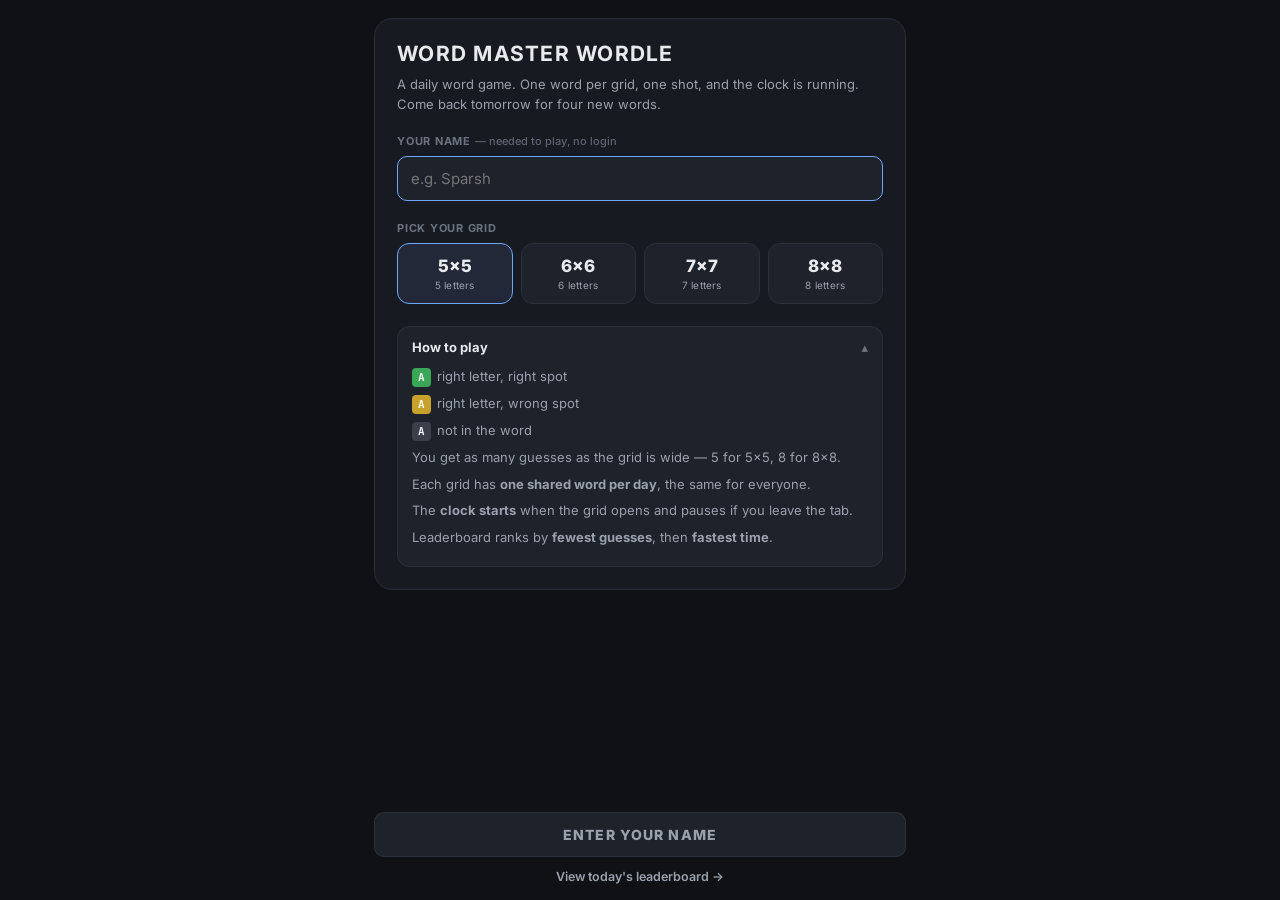
==== wordle/index.html @ 07ea4915 "Point wordle's og:* meta at the custom domain The portfolio repo picked up sparshgoyal.work as a cus" ====
<!DOCTYPE html>
<html lang="en">
<head>
<meta charset="UTF-8" />
<meta name="viewport" content="width=device-width, initial-scale=1.0, maximum-scale=1.0, user-scalable=no, viewport-fit=cover" />
<title>Word Master Wordle</title>
<meta name="description" content="A daily word game — pick a grid (5×5 to 8×8), one shot, beat the clock, and top today's leaderboard." />

<link rel="icon" href="favicon.svg" type="image/svg+xml" />
<link rel="icon" href="apple-touch-icon.png" sizes="180x180" />
<link rel="apple-touch-icon" href="apple-touch-icon.png" />
<meta name="theme-color" content="#0f1115" />

<link rel="manifest" href="manifest.webmanifest" />
<meta name="mobile-web-app-capable" content="yes" />
<meta name="apple-mobile-web-app-capable" content="yes" />
<meta name="apple-mobile-web-app-status-bar-style" content="black-translucent" />
<meta name="apple-mobile-web-app-title" content="Wordle" />

<meta property="og:type" content="website" />
<meta property="og:site_name" content="Word Master Wordle" />
<meta property="og:title" content="Word Master Wordle" />
<meta property="og:description" content="A daily word game — pick a grid (5×5 to 8×8), one shot, beat the clock, and top today's leaderboard." />
<meta property="og:url" content="https://sparshgoyal.work/wordle/" />
<meta property="og:image" content="https://sparshgoyal.work/wordle/og.png" />
<meta property="og:image:width" content="1200" />
<meta property="og:image:height" content="630" />
<meta property="og:image:alt" content="Word Master Wordle — a row of Wordle tiles spelling WORDLE above the title" />
<meta name="twitter:card" content="summary_large_image" />
<meta name="twitter:title" content="Word Master Wordle" />
<meta name="twitter:description" content="A daily word game — pick a grid (5×5 to 8×8), one shot, beat the clock, and top today's leaderboard." />
<meta name="twitter:image" content="https://sparshgoyal.work/wordle/og.png" />

<link rel="preconnect" href="https://fonts.googleapis.com" />
<link rel="preconnect" href="https://fonts.gstatic.com" crossorigin />
<link href="https://fonts.googleapis.com/css2?family=Inter:wght@400;500;600;700;800&family=JetBrains+Mono:wght@600;700&display=swap" rel="stylesheet" />
<style>
  :root{
    --bg:#0f1115; --panel:#171a21; --panel-2:#1e222b; --line:#2a2f3a;
    --text:#e8eaed; --muted:#9aa1ac; --faint:#6b7280;
    --absent:#3a3f4b; --present:#c8a02c; --correct:#3aa757; --accent:#6ea8fe;
    --key:#2b303b; --key-text:#e8eaed;
    --radius:12px; --tile:clamp(28px, calc(86vw / var(--n, 5)), 60px);
  }
  *{box-sizing:border-box; margin:0; padding:0}
  html,body{height:100%}
  body{
    background:var(--bg); color:var(--text);
    font-family:'Inter',system-ui,-apple-system,Segoe UI,Roboto,sans-serif;
    display:flex; flex-direction:column; align-items:center;
    min-height:100vh; min-height:100dvh; overflow-x:hidden;
  }

  /* ---------- view routing ---------- */
  .view{ display:none; width:100%; max-width:560px; min-height:100vh; min-height:100dvh; padding:0 14px 28px; flex-direction:column; }
  .view.active{ display:flex; }
  #view-home.active{ justify-content:flex-start; padding-bottom:0; }

  .brand{ font-size:15px; font-weight:800; letter-spacing:.14em; text-transform:uppercase; }

  /* ---------- HOME ---------- */
  .home{ background:var(--panel); border:1px solid var(--line); border-radius:18px; padding:22px; margin:18px 0 0; }
  .home-cta{
    position:sticky; bottom:0; margin-top:auto;
    padding:16px 0 calc(16px + env(safe-area-inset-bottom, 0px));
    background:linear-gradient(to top, var(--bg) 62%, transparent);
  }
  .home-cta .btn{ margin-top:0; }
  .cta-link{ display:block; text-align:center; margin-top:12px; font-size:12.5px; font-weight:600; color:var(--muted); text-decoration:none; }
  .cta-link:hover{ color:var(--text); }
  .home h1{ font-size:clamp(16px, 4.7vw, 21px); letter-spacing:.06em; text-transform:uppercase; white-space:nowrap; }
  .home .tagline{ color:var(--muted); font-size:13px; margin:8px 0 4px; line-height:1.55; }
  label.fld{ display:block; font-size:11px; text-transform:uppercase; letter-spacing:.07em; color:var(--faint); margin:20px 0 8px; font-weight:700; }
  label.fld span{ text-transform:none; letter-spacing:0; font-weight:500; color:var(--faint); opacity:.85; }
  input[type=text]{
    width:100%; background:var(--panel-2); border:1px solid var(--line); border-radius:10px;
    padding:12px 13px; color:var(--text); font:inherit; font-size:15px; transition:border-color .15s, box-shadow .15s;
  }
  input[type=text]:focus{ outline:none; border-color:var(--accent); }
  /* nudge the eye to the empty name field — it's what gates PLAY */
  #homeName:placeholder-shown:not(:focus){ border-color:var(--accent); box-shadow:0 0 0 3px rgba(110,168,254,.14); }
  #homeName.shake{ animation:shake .4s; }

  .levels{ display:grid; grid-template-columns:repeat(4,1fr); gap:8px; }
  .level{
    background:var(--panel-2); border:1px solid var(--line); border-radius:var(--radius);
    padding:12px 5px; text-align:center; cursor:pointer; transition:.12s; position:relative; color:var(--text); font:inherit;
  }
  .level:hover{ border-color:var(--faint); }
  .level.active{ border-color:var(--accent); background:#232838; }
  .level.done{ opacity:.85; cursor:pointer; }
  .level b{ display:block; font-size:17px; font-weight:800; }
  .level span{ display:block; font-size:10px; color:var(--muted); margin-top:3px; letter-spacing:.02em; text-transform:lowercase; }
  .level .badge{
    position:absolute; top:-7px; right:-7px; min-width:19px; height:19px; padding:0 3px; border-radius:10px;
    font-size:11px; font-weight:800; display:grid; place-items:center; color:#0f1115;
  }
  .level .badge.win{ background:var(--correct); }
  .level .badge.loss{ background:#c0554b; color:#fff; }

  .instructions{ background:var(--panel-2); border:1px solid var(--line); border-radius:12px; padding:12px 14px; margin-top:22px; font-size:13px; }
  .instructions summary{ cursor:pointer; font-weight:700; list-style:none; display:flex; justify-content:space-between; }
  .instructions summary::-webkit-details-marker{ display:none; }
  .instructions summary::after{ content:"▾"; color:var(--faint); }
  .instructions[open] summary::after{ content:"▴"; }
  .instructions ul{ list-style:none; margin:12px 0 2px; }
  .instructions li{ margin:7px 0; color:var(--muted); line-height:1.5; }
  .swatch{ display:inline-grid; place-items:center; width:19px; height:19px; border-radius:4px; color:#fff; font-size:11px; font-weight:700; vertical-align:middle; margin-right:6px; font-family:'JetBrains Mono',monospace; }

  .btn{
    width:100%; background:var(--accent); color:#0b1220; border:0; border-radius:10px;
    padding:14px; font:inherit; font-weight:800; font-size:14px; letter-spacing:.08em; cursor:pointer; margin-top:20px;
  }
  .btn:disabled{ opacity:.4; cursor:not-allowed; }
  .btn.needs-name{ background:var(--panel-2); color:var(--muted); box-shadow:inset 0 0 0 1px var(--line); }
  .btn.secondary{ background:var(--panel-2); color:var(--text); border:1px solid var(--line); letter-spacing:.04em; font-weight:700; }
  .home-allplayed{ text-align:center; font-size:12.5px; color:var(--muted); margin-top:12px; }
  .home-allplayed a{ color:var(--accent); }

  /* ---------- GAME ---------- */
  .game-head{ display:flex; align-items:center; gap:12px; padding:16px 2px 12px; }
  #quitBtn{
    background:var(--panel); border:1px solid var(--line); color:var(--text); width:34px; height:34px;
    border-radius:9px; cursor:pointer; font-size:16px; display:grid; place-items:center;
  }
  .game-head .lvl{ font-weight:800; letter-spacing:.08em; font-size:15px; }
  .timer{ margin-left:auto; font-family:'JetBrains Mono',monospace; font-weight:700; font-size:18px; }
  .timer.paused{ color:var(--faint); }
  .statusbar{ font-size:13px; color:var(--muted); min-height:18px; margin-bottom:10px; }

  .board-wrap{ display:flex; justify-content:center; margin-bottom:14px; }
  .board{ display:grid; gap:5px; }
  .row{ display:grid; grid-template-columns:repeat(var(--n),1fr); gap:5px; }
  .tile{
    width:var(--tile); height:var(--tile); border:2px solid var(--line); border-radius:6px;
    display:grid; place-items:center; font-family:'JetBrains Mono',monospace; font-weight:700;
    font-size:calc(var(--tile) * .46); text-transform:uppercase; user-select:none; color:var(--text); background:transparent;
  }
  .tile.filled{ border-color:var(--faint); }
  .tile.pop{ animation:pop .1s; }
  .tile.correct{ background:var(--correct); border-color:var(--correct); color:#fff; }
  .tile.present{ background:var(--present); border-color:var(--present); color:#fff; }
  .tile.absent{ background:var(--absent); border-color:var(--absent); color:#fff; }
  /* reveal: tile stays blank through the first half of the flip, then the
     colour appears as it turns back — so colour reveals ON each flip.
     `both` fill keeps it blank during its stagger delay. */
  .tile.reveal{ animation:flip-reveal .55s ease both; --reveal-bg:var(--absent); }
  .tile.reveal.correct{ --reveal-bg:var(--correct); }
  .tile.reveal.present{ --reveal-bg:var(--present); }
  .tile.reveal.absent{ --reveal-bg:var(--absent); }
  .row.shake{ animation:shake .4s; }
  @keyframes pop{0%{transform:scale(.9)}100%{transform:scale(1)}}
  @keyframes flip-reveal{
    0%{ transform:rotateX(0); background-color:transparent; border-color:var(--faint); color:var(--text); }
    49.9%{ transform:rotateX(-88deg); background-color:transparent; border-color:var(--faint); color:var(--text); }
    50%{ transform:rotateX(-90deg); background-color:var(--reveal-bg); border-color:var(--reveal-bg); color:#fff; }
    100%{ transform:rotateX(0); background-color:var(--reveal-bg); border-color:var(--reveal-bg); color:#fff; }
  }
  @keyframes shake{10%,90%{transform:translateX(-2px)}30%,70%{transform:translateX(-5px)}50%{transform:translateX(5px)}}

  .kb{ display:flex; flex-direction:column; gap:6px; margin-top:auto; padding-top:8px; }
  .kb-row{ display:flex; gap:5px; justify-content:center; }
  .key{
    flex:1; max-width:42px; height:52px; border:0; border-radius:7px; background:var(--key); color:var(--key-text);
    font-family:inherit; font-weight:700; font-size:13px; text-transform:uppercase; cursor:pointer; display:grid; place-items:center;
  }
  .key:active{ transform:translateY(1px); }
  .key.wide{ max-width:66px; font-size:11px; }
  .key.correct{ background:var(--correct); color:#fff; }
  .key.present{ background:var(--present); color:#fff; }
  .key.absent{ background:#1b1e24; color:#787d87; }

  /* ---------- RESULT / LEADERBOARD ---------- */
  #view-result{ padding-top:16px; }
  #view-result > .brand{ margin-bottom:16px; }
  .banner{ border:1px solid var(--line); background:var(--panel); border-radius:14px; padding:17px; text-align:center; margin-bottom:20px; }
  .banner.win{ border-color:var(--correct); }
  .banner .t{ font-size:18px; font-weight:800; }
  .banner .w{ font-family:'JetBrains Mono',monospace; letter-spacing:.16em; text-transform:uppercase; color:var(--accent); font-size:15px; margin-top:3px; }
  .banner .m{ color:var(--muted); font-size:13px; margin-top:6px; }
  .banner .grid{ font-family:'JetBrains Mono',monospace; font-size:12px; line-height:1.18; margin-top:11px; white-space:pre; }
  .banner .share{ margin-top:13px; background:var(--panel-2); border:1px solid var(--line); color:var(--text); border-radius:9px; padding:9px 16px; font:inherit; font-weight:700; font-size:12.5px; cursor:pointer; }

  h2.sec{ font-size:16px; letter-spacing:.05em; text-transform:uppercase; }
  p.sub{ font-size:12.5px; color:var(--muted); margin:3px 0 14px; }
  .lb-tabs{ display:flex; gap:4px; margin-bottom:12px; flex-wrap:wrap; }
  .lb-tab{ flex:1; min-width:52px; background:var(--panel-2); border:1px solid var(--line); color:var(--muted); border-radius:8px; padding:7px 4px; font-size:12px; font-weight:700; cursor:pointer; text-align:center; }
  .lb-tab.active{ border-color:var(--accent); color:var(--text); }
  table{ width:100%; border-collapse:collapse; font-size:13px; }
  th,td{ padding:8px 6px; text-align:left; border-bottom:1px solid var(--line); }
  th{ font-size:10px; text-transform:uppercase; letter-spacing:.06em; color:var(--faint); font-weight:700; }
  td.num,th.num{ text-align:right; font-family:'JetBrains Mono',monospace; }
  tr.me td{ color:var(--accent); font-weight:700; }
  .rank-1 td:first-child::before{ content:"🥇 "; }
  .rank-2 td:first-child::before{ content:"🥈 "; }
  .rank-3 td:first-child::before{ content:"🥉 "; }
  .lb-empty{ color:var(--muted); font-size:13px; text-align:center; padding:22px 0; }
  .lb-note{ font-size:11px; color:var(--faint); margin-top:10px; line-height:1.5; }

  #tryOthers h3{ font-size:12px; text-transform:uppercase; letter-spacing:.07em; color:var(--faint); margin:26px 0 11px; }
  .try-done{ text-align:center; color:var(--muted); font-size:13px; padding:18px; background:var(--panel-2); border-radius:12px; line-height:1.6; }

  #toast{
    position:fixed; top:64px; left:50%; transform:translateX(-50%); background:var(--text); color:var(--bg);
    padding:9px 16px; border-radius:8px; font-size:13px; font-weight:600; opacity:0; pointer-events:none; transition:.2s; z-index:50; max-width:90vw; text-align:center;
  }
  #toast.show{ opacity:1; }
</style>
</head>
<body>

<!-- ============ HOME ============ -->
<section id="view-home" class="view">
  <div class="home">
    <h1>Word Master Wordle</h1>
    <p class="tagline">A daily word game. One word per grid, one shot, and the clock is running. Come back tomorrow for four new words.</p>

    <label class="fld" for="homeName">Your name <span>— needed to play, no login</span></label>
    <input type="text" id="homeName" maxlength="24" placeholder="e.g. Sparsh" autocomplete="off" enterkeyhint="go" />

    <label class="fld">Pick your grid</label>
    <div class="levels" id="homeLevels"></div>

    <details class="instructions" open>
      <summary>How to play</summary>
      <ul>
        <li><span class="swatch" style="background:var(--correct)">A</span>right letter, right spot</li>
        <li><span class="swatch" style="background:var(--present)">A</span>right letter, wrong spot</li>
        <li><span class="swatch" style="background:var(--absent)">A</span>not in the word</li>
        <li>You get as many guesses as the grid is wide — 5 for 5×5, 8 for 8×8.</li>
        <li>Each grid has <b>one shared word per day</b>, the same for everyone.</li>
        <li>The <b>clock starts</b> when the grid opens and pauses if you leave the tab.</li>
        <li>Leaderboard ranks by <b>fewest guesses</b>, then <b>fastest time</b>.</li>
      </ul>
    </details>
  </div>

  <div class="home-cta">
    <button class="btn needs-name" id="playBtn" type="button">ENTER YOUR NAME</button>
    <a class="cta-link" href="#leaderboard">View today's leaderboard →</a>
    <div class="home-allplayed" id="homeAllPlayed" hidden>
      You've finished every grid today — fresh words tomorrow.
    </div>
  </div>
</section>

<!-- ============ GAME ============ -->
<section id="view-game" class="view">
  <div class="game-head">
    <button id="quitBtn" title="Back to start">←</button>
    <span class="lvl" id="gameLevelLabel">5×5</span>
    <span class="timer" id="timer">0:00</span>
  </div>
  <div class="statusbar" id="gameMsg"></div>
  <div class="board-wrap"><div class="board" id="board"></div></div>
  <div class="kb" id="kb"></div>
</section>

<!-- ============ RESULT + LEADERBOARD ============ -->
<section id="view-result" class="view">
  <div class="brand">Word Master Wordle</div>
  <div id="resultBanner"></div>
  <h2 class="sec">Today's leaderboard</h2>
  <p class="sub" id="lbDate"></p>
  <div class="lb-tabs" id="lbTabs"></div>
  <div id="lbBody"></div>
  <p class="lb-note" id="lbNote"></p>
  <div id="tryOthers"></div>
  <button class="btn secondary" id="homeBtn">Back to start</button>
</section>

<div id="toast"></div>

<script type="module">
/* ============================================================
   Word Master Wordle — daily word game
   Flow:  #home  →  #play/<n>  →  #result/<n>
   ============================================================ */

// ---------- 1. Firebase config ----------
// Project: brain-games-wordle.  These values are public by design (Firebase ships
// them to every browser); the data is protected by firebase-rules.json, not by
// hiding the key.  The leaderboard stays local-only until databaseURL is filled in
// with the URL from Realtime Database → Data (looks like
//   https://brain-games-wordle-default-rtdb.<region>.firebasedatabase.app ).
const FIREBASE_CONFIG = {
  apiKey: "AIzaSyCk--hHc6VFDoXAjAGkUGiYaPfXarY1j5E",
  authDomain: "brain-games-wordle.firebaseapp.com",
  databaseURL: "https://brain-games-wordle-default-rtdb.asia-southeast1.firebasedatabase.app",
  projectId: "brain-games-wordle",
  storageBucket: "brain-games-wordle.firebasestorage.app",
  messagingSenderId: "746326923101",
  appId: "1:746326923101:web:1c5656c8e52886ffae7ab4"
};
const FIREBASE_READY = !JSON.stringify(FIREBASE_CONFIG).includes("REPLACE_ME");

// ---------- 2. Helpers ----------
const LEVELS = [5, 6, 7, 8];
const EPOCH = Date.UTC(2026, 0, 1);
const $ = (s, r = document) => r.querySelector(s);
const rot13 = s => s.replace(/[a-z]/g, c => String.fromCharCode((c.charCodeAt(0) - 97 + 13) % 26 + 97));

function todayKey(d = new Date()) {
  return `${d.getFullYear()}-${String(d.getMonth() + 1).padStart(2, "0")}-${String(d.getDate()).padStart(2, "0")}`;
}
function dayIndex(key) {
  const [y, m, dd] = key.split("-").map(Number);
  return Math.round((Date.UTC(y, m - 1, dd) - EPOCH) / 86400000);
}
function fmtTime(ms) {
  const s = Math.floor(ms / 1000);
  return `${Math.floor(s / 60)}:${String(s % 60).padStart(2, "0")}`;
}
function esc(s) { return String(s).replace(/[<>&]/g, c => ({ "<": "&lt;", ">": "&gt;", "&": "&amp;" }[c])); }
function toast(msg, ms = 1400) {
  const t = $("#toast"); t.textContent = msg; t.classList.add("show");
  clearTimeout(toast._t); toast._t = setTimeout(() => t.classList.remove("show"), ms);
}

// ---------- 3. Local persistence ----------
const LS = {
  get name() { try { return localStorage.getItem("wo:name") || ""; } catch { return ""; } },
  set name(v) { try { localStorage.setItem("wo:name", v); } catch {} },
  get pid() {
    let p;
    try { p = localStorage.getItem("wo:pid"); } catch {}
    if (!p) { p = "p_" + Math.random().toString(36).slice(2, 10) + Date.now().toString(36); try { localStorage.setItem("wo:pid", p); } catch {} }
    return p;
  },
  gameKey(day, lvl) { return `wo:game:${day}:${lvl}`; },
  loadGame(day, lvl) { try { return JSON.parse(localStorage.getItem(this.gameKey(day, lvl))); } catch { return null; } },
  saveGame(day, lvl, g) { try { localStorage.setItem(this.gameKey(day, lvl), JSON.stringify(g)); } catch {} },
  clearGame(day, lvl) { try { localStorage.removeItem(this.gameKey(day, lvl)); } catch {} }
};
const isDone = g => !!g && (g.status === "won" || g.status === "lost");

// ---------- 4. Word lists (plain <script> files, work from file:// and https) ----------
const wordCache = {};
function loadScript(src) {
  return new Promise((res, rej) => {
    const s = document.createElement("script");
    s.src = src; s.onload = res; s.onerror = () => rej(new Error("Failed to load " + src));
    document.head.appendChild(s);
  });
}
async function loadWords(lvl, day) {
  if (wordCache[lvl]) return wordCache[lvl];
  if (!window.WO_ANSWERS?.[lvl]) await loadScript(`words/answers-${lvl}.js`);
  if (!window.WO_VALID?.[lvl]) await loadScript(`words/valid-${lvl}.js`);
  const answers = rot13(window.WO_ANSWERS[lvl]).split("|");
  const valid = new Set(window.WO_VALID[lvl].split("|"));
  answers.forEach(w => valid.add(w));
  const idx = ((dayIndex(day) % answers.length) + answers.length) % answers.length;
  return (wordCache[lvl] = { answer: answers[idx], valid });
}

// ---------- 5. Guess scoring (handles duplicate letters) ----------
function scoreGuess(guess, answer) {
  const res = Array(guess.length).fill("absent");
  const pool = {};
  for (const c of answer) pool[c] = (pool[c] || 0) + 1;
  for (let i = 0; i < guess.length; i++) if (guess[i] === answer[i]) { res[i] = "correct"; pool[guess[i]]--; }
  for (let i = 0; i < guess.length; i++) {
    if (res[i] === "correct") continue;
    if (pool[guess[i]] > 0) { res[i] = "present"; pool[guess[i]]--; }
  }
  return res;
}
function emojiGrid(rows, answer) {
  const map = { correct: "🟩", present: "🟨", absent: "⬛" };
  return rows.map(g => scoreGuess(g, answer).map(m => map[m]).join("")).join("\n");
}

// ---------- 6. Firebase (lazy) + leaderboard I/O ----------
let fb = null;
async function getFb() {
  if (!FIREBASE_READY) return null;
  if (fb) return fb;
  const [{ initializeApp }, dbMod] = await Promise.all([
    import("https://www.gstatic.com/firebasejs/10.12.0/firebase-app.js"),
    import("https://www.gstatic.com/firebasejs/10.12.0/firebase-database.js")
  ]);
  fb = { db: dbMod.getDatabase(initializeApp(FIREBASE_CONFIG)), ...dbMod };
  return fb;
}
function readLocalBoard(day) { try { return JSON.parse(localStorage.getItem(`wo:lb:${day}`) || "{}"); } catch { return {}; } }
async function submitScore(day, lvl, entry) {
  const lk = `wo:lb:${day}`;
  const local = readLocalBoard(day);
  (local[lvl] = local[lvl] || {})[LS.pid] = entry;
  try { localStorage.setItem(lk, JSON.stringify(local)); } catch {}
  try {
    const f = await getFb();
    if (f) await f.set(f.ref(f.db, `leaderboard/${day}/${lvl}/${LS.pid}`), entry);
  } catch (e) { console.warn("leaderboard write failed", e); }
}
let lbUnsub = null;
function watchBoard(day, cb) {
  if (lbUnsub) { lbUnsub(); lbUnsub = null; }
  getFb().then(f => {
    if (!f) { cb(readLocalBoard(day)); return; }
    lbUnsub = f.onValue(f.ref(f.db, `leaderboard/${day}`), snap => {
      const remote = snap.val() || {};
      const local = readLocalBoard(day);
      for (const lvl of LEVELS) remote[lvl] = Object.assign({}, local[lvl] || {}, remote[lvl] || {});
      cb(remote);
    }, () => cb(readLocalBoard(day)));
  });
}

// ============================================================
//  STATE
// ============================================================
const state = {
  day: todayKey(),
  lvl: null, answer: "", valid: null,
  rows: [], current: "", status: "idle",
  elapsedMs: 0, running: false, tick: null, lastTs: 0,
  homePick: null, lastResult: null,
  animateRow: null, animateCell: null   // one-shot: which row flips / which tile pops on the next render
};

// ============================================================
//  ROUTER
// ============================================================
function go(hash) { if (location.hash === hash) route(); else location.hash = hash; }
function showView(v) {
  document.querySelectorAll(".view").forEach(s => s.classList.toggle("active", s.id === "view-" + v));
  window.scrollTo(0, 0);
}
function route() {
  const h = location.hash || "#home";
  const m = h.match(/^#(play|result)\/([5-8])$/);
  if (!LS.name && h !== "#home" && h !== "#leaderboard") { location.hash = "#home"; return; }
  if (m && m[1] === "play") { showView("game"); enterGame(+m[2]); }
  else if (m && m[1] === "result") { showView("result"); enterResult(+m[2]); }
  else if (h === "#leaderboard") { leaveGame(); showView("result"); enterResult(null); }
  else {
    leaveGame(); showView("home"); renderHome();
    if (!LS.name) setTimeout(() => { const i = $("#homeName"); if (i && !i.value) i.focus(); }, 60);
  }
}
window.addEventListener("hashchange", route);

// ============================================================
//  HOME
// ============================================================
function renderHome() {
  if ($("#homeName").value !== LS.name) $("#homeName").value = LS.name;  // don't clobber a name being typed
  if (state.homePick == null || isDone(LS.loadGame(state.day, state.homePick)))
    state.homePick = LEVELS.find(n => !isDone(LS.loadGame(state.day, n))) ?? null;

  const box = $("#homeLevels"); box.innerHTML = "";
  for (const n of LEVELS) {
    const g = LS.loadGame(state.day, n);
    const done = isDone(g);
    const resuming = g && !done && g.rows?.length;
    const el = document.createElement("button");
    el.type = "button";
    el.className = "level" + (state.homePick === n && !done ? " active" : "") + (done ? " done" : "");
    el.innerHTML = `<b>${n}×${n}</b><span>${done ? (g.status === "won" ? "solved" : "missed") : resuming ? "resume" : n + " letters"}</span>`;
    if (done) {
      const b = document.createElement("span");
      b.className = "badge " + (g.status === "won" ? "win" : "loss");
      b.textContent = g.status === "won" ? g.rows.length : "✕";
      el.appendChild(b);
    }
    el.onclick = () => {
      if (done) { go(`#result/${n}`); return; }
      state.homePick = n; renderHome();
    };
    box.appendChild(el);
  }

  const allDone = LEVELS.every(n => isDone(LS.loadGame(state.day, n)));
  $("#homeAllPlayed").hidden = !allDone;
  updatePlayBtn();
}
function updatePlayBtn() {
  const named = $("#homeName").value.trim().length > 0;
  const allDone = !state.homePick;
  const g = state.homePick && LS.loadGame(state.day, state.homePick);
  const btn = $("#playBtn");
  btn.classList.toggle("needs-name", !named && !allDone);   // styled, but still clickable → gives feedback
  btn.textContent = allDone ? "SEE THE LEADERBOARD"
    : !named ? "ENTER YOUR NAME"
    : (g && !isDone(g) && g.rows?.length) ? "RESUME" : "PLAY";
}
function nudgeName() {
  const inp = $("#homeName");
  inp.focus();
  inp.classList.remove("shake"); void inp.offsetWidth; inp.classList.add("shake");
  toast("Enter your name to play");
}
function tryPlay() {
  if (!state.homePick) return go("#leaderboard");     // every grid done today
  const nm = $("#homeName").value.trim().slice(0, 24);
  if (!nm) return nudgeName();
  LS.name = nm;
  go(`#play/${state.homePick}`);
}
$("#homeName").addEventListener("input", () => {
  LS.name = $("#homeName").value.slice(0, 24);   // persist as they type, so switching grids can't lose it
  updatePlayBtn();
});
$("#homeName").addEventListener("keydown", e => { if (e.key === "Enter") { e.preventDefault(); tryPlay(); } });
$("#playBtn").addEventListener("click", tryPlay);

// ============================================================
//  GAME
// ============================================================
async function enterGame(n) {
  const saved = LS.loadGame(state.day, n);
  if (isDone(saved)) { location.hash = `#result/${n}`; return; }

  // paint an empty grid of the right size *now* so the previous grid's board
  // never flashes while this grid's word list is fetched
  stopTimer();
  state.lvl = n;
  state.answer = "";
  state.valid = null;
  state.rows = [];
  state.current = "";
  state.status = "playing";
  state.running = false;
  state.animateRow = state.animateCell = null;
  $("#gameLevelLabel").textContent = `${n}×${n}`;
  $("#gameMsg").textContent = "Loading…";
  $("#timer").textContent = "0:00";
  renderBoard();

  let words;
  try { words = await loadWords(n, state.day); }
  catch { if (state.lvl === n) $("#gameMsg").textContent = "Couldn't load the word list — check your connection and reload."; return; }
  if (state.lvl !== n) return;          // a newer navigation superseded this one

  state.answer = words.answer;
  state.valid = words.valid;
  state.rows = (saved?.rows || []).filter(w => typeof w === "string" && w.length === n).slice(0, n);
  state.elapsedMs = saved?.elapsedMs || 0;

  renderBoard();
  updateGameMsg();
  $("#timer").textContent = fmtTime(state.elapsedMs);
  startTimer();                         // clock starts when the grid opens
}
function leaveGame() {
  if (state.status === "playing" && state.lvl) {
    stopTimer();
    if (state.rows.length) persist();   // keep a resumable game…
    else LS.clearGame(state.day, state.lvl); // …but drop an untouched one
    state.status = "idle";
  } else {
    stopTimer();
  }
}
$("#quitBtn").addEventListener("click", () => go("#home"));

function updateGameMsg() {
  const left = state.lvl - state.rows.length;
  $("#gameMsg").textContent = state.rows.length === 0
    ? "Type your first guess"
    : `${left} ${left === 1 ? "guess" : "guesses"} left`;
}

function renderBoard() {
  const board = $("#board");
  board.style.setProperty("--n", state.lvl);
  document.documentElement.style.setProperty("--n", state.lvl);
  board.innerHTML = "";
  const total = state.lvl;
  for (let r = 0; r < total; r++) {
    const row = document.createElement("div");
    row.className = "row"; row.dataset.row = r;
    const committed = r < state.rows.length;
    const isCurrent = r === state.rows.length;
    const guess = committed ? state.rows[r] : (isCurrent ? state.current : "");
    const marks = committed ? scoreGuess(state.rows[r], state.answer) : null;
    for (let c = 0; c < total; c++) {
      const tile = document.createElement("div");
      tile.className = "tile";
      tile.textContent = guess[c] || "";
      if (guess[c] && !committed) {
        tile.classList.add("filled");
        if (isCurrent && c === state.animateCell) tile.classList.add("pop");
      }
      if (committed && marks[c]) {
        tile.classList.add(marks[c]);
        if (r === state.animateRow) {           // only the just-submitted row flips
          tile.classList.add("reveal");
          tile.style.animationDelay = (c * 0.25) + "s";
        }
      }
      row.appendChild(tile);
    }
    board.appendChild(row);
  }
  state.animateRow = state.animateCell = null;  // consume the one-shot flags
  renderKeyboard();
}

const KB_ROWS = ["qwertyuiop", "asdfghjkl", "zxcvbnm"];
function keyStates() {
  const st = {}, rank = { absent: 0, present: 1, correct: 2 };
  for (const g of state.rows) {
    const m = scoreGuess(g, state.answer);
    for (let i = 0; i < g.length; i++) {
      const c = g[i];
      if (!(c in st) || rank[m[i]] > rank[st[c]]) st[c] = m[i];
    }
  }
  return st;
}
function renderKeyboard() {
  const kb = $("#kb"); kb.innerHTML = "";
  const st = keyStates();
  KB_ROWS.forEach((letters, i) => {
    const row = document.createElement("div"); row.className = "kb-row";
    if (i === 2) row.appendChild(mkKey("enter", "Enter", "wide"));
    for (const ch of letters) row.appendChild(mkKey(ch, ch, st[ch] || ""));
    if (i === 2) row.appendChild(mkKey("back", "⌫", "wide"));
    kb.appendChild(row);
  });
}
function mkKey(key, label, cls) {
  const b = document.createElement("button");
  b.className = "key " + cls; b.textContent = label;
  b.onclick = () => handleKey(key);
  return b;
}

// ---------- timer ----------
function startTimer() {
  if (state.running || state.status !== "playing") return;
  state.running = true; state.lastTs = performance.now();
  let n = 0;
  state.tick = setInterval(() => {
    const now = performance.now();
    state.elapsedMs += now - state.lastTs; state.lastTs = now;
    $("#timer").textContent = fmtTime(state.elapsedMs);
    if (++n % 8 === 0) persist();          // checkpoint the clock ~every 2s
  }, 250);
  $("#timer").classList.remove("paused");
}
function stopTimer() {
  if (!state.running) return;
  state.elapsedMs += performance.now() - state.lastTs;
  clearInterval(state.tick); state.running = false;
  $("#timer").textContent = fmtTime(state.elapsedMs);
}
document.addEventListener("visibilitychange", () => {
  if (!$("#view-game").classList.contains("active")) return;
  if (document.hidden) { stopTimer(); $("#timer").classList.add("paused"); persist(); }
  else if (state.status === "playing") startTimer();
});

// ---------- input ----------
function handleKey(key) {
  if (state.status !== "playing" || !$("#view-game").classList.contains("active")) return;
  if (key === "enter") return submitGuess();
  if (key === "back") { state.current = state.current.slice(0, -1); return renderBoard(); }
  if (/^[a-z]$/.test(key) && state.current.length < state.lvl) {
    state.current += key;
    state.animateCell = state.current.length - 1;   // pop only the tile just typed
    renderBoard();
  }
}
window.addEventListener("keydown", e => {
  if (!$("#view-game").classList.contains("active")) return;
  if (e.key === "Enter") handleKey("enter");
  else if (e.key === "Backspace") handleKey("back");
  else if (/^[a-zA-Z]$/.test(e.key)) handleKey(e.key.toLowerCase());
});

function shakeRow() {
  const row = $(`.row[data-row="${state.rows.length}"]`);
  if (row) { row.classList.add("shake"); setTimeout(() => row.classList.remove("shake"), 400); }
}
function submitGuess() {
  const g = state.current;
  if (g.length !== state.lvl) { toast("Not enough letters"); return shakeRow(); }
  if (!state.valid.has(g)) { toast("Not in word list"); return shakeRow(); }
  state.rows.push(g); state.current = "";
  state.animateRow = state.rows.length - 1;   // flip only this row, once
  renderBoard();

  if (g === state.answer) state.status = "won";
  else if (state.rows.length >= state.lvl) state.status = "lost";

  if (state.status !== "playing") {
    stopTimer(); persist();
    const won = state.status === "won";
    const attempts = won ? state.rows.length : state.lvl;
    const timeMs = Math.round(state.elapsedMs);
    state.lastResult = { lvl: state.lvl, won, attempts, timeMs, answer: state.answer, rows: state.rows.slice() };
    submitScore(state.day, state.lvl, { name: LS.name || "Anon", attempts, timeMs, won, ts: Date.now() });
    const lvl = state.lvl;
    setTimeout(() => { location.hash = `#result/${lvl}`; }, (lvl - 1) * 250 + 950);  // let the whole row finish revealing
  } else {
    persist();
    updateGameMsg();
  }
}
function persist() {
  if (!state.lvl || state.status === "idle") return;
  LS.saveGame(state.day, state.lvl, { status: state.status, rows: state.rows, elapsedMs: state.elapsedMs });
}

// ============================================================
//  RESULT + LEADERBOARD
// ============================================================
let lbTab = "overall";
async function enterResult(n) {                 // n === null → opened straight from home
  stopTimer();
  lbTab = n == null ? "overall" : String(n);
  $("#lbDate").textContent = new Date().toLocaleDateString(undefined, { weekday: "long", month: "short", day: "numeric" });
  $("#resultBanner").innerHTML = "";            // drop the previous grid's banner while this one loads
  renderLeaderboard(readLocalBoard(state.day)); // paint the local board immediately
  renderTryOthers();

  if (n != null) await renderResultBanner(n);
  else state.lastResult = null;
  watchBoard(state.day, renderLeaderboard);
}

async function renderResultBanner(n) {
  const box = $("#resultBanner");
  const saved = LS.loadGame(state.day, n);
  let r = state.lastResult && state.lastResult.lvl === n ? state.lastResult : null;

  if (!r && isDone(saved)) {
    let answer = "";
    try { answer = (await loadWords(n, state.day)).answer; } catch {}
    r = { lvl: n, won: saved.status === "won", attempts: saved.status === "won" ? saved.rows.length : n,
          timeMs: saved.elapsedMs || 0, answer, rows: saved.rows || [] };
  }
  if (!r) { box.innerHTML = ""; return; }

  const grid = r.answer && r.rows.length ? emojiGrid(r.rows, r.answer) : "";
  box.innerHTML = `
    <div class="banner ${r.won ? "win" : ""}">
      <div class="t">${r.won ? "Solved it." : "Out of guesses."}</div>
      <div class="w">${esc(r.answer || "")}</div>
      <div class="m">${n}×${n} · ${r.won ? r.attempts + "/" + n : "X/" + n} · ${fmtTime(r.timeMs)}</div>
      ${grid ? `<div class="grid">${grid}</div>` : ""}
      <button class="share" type="button">Share result</button>
    </div>`;
  box.querySelector(".share").onclick = () => shareResult(r, n);
  state.lastResult = null; // consume, so a later revisit shows the neutral version
}
async function shareResult(r, n) {
  const txt = `Word Master Wordle ${n}×${n} — ${state.day}\n`
    + `${r.won ? r.attempts : "X"}/${n} in ${fmtTime(r.timeMs)}\n\n`
    + (r.answer && r.rows.length ? emojiGrid(r.rows, r.answer) : "");
  try {
    if (navigator.share) await navigator.share({ text: txt });
    else { await navigator.clipboard.writeText(txt); toast("Copied to clipboard"); }
  } catch { /* cancelled */ }
}

function rankLevel(entries) {
  return Object.entries(entries).map(([pid, e]) => ({ ...e, pid })).sort((a, b) => {
    if (a.won !== b.won) return a.won ? -1 : 1;
    if (a.attempts !== b.attempts) return a.attempts - b.attempts;
    return a.timeMs - b.timeMs;
  });
}
function rankOverall(board) {
  const players = {};
  for (const lvl of LEVELS) {
    for (const [pid, e] of Object.entries(board[lvl] || {})) {
      const p = players[pid] || (players[pid] = { name: e.name, pid, solved: 0, attempts: 0, timeMs: 0 });
      p.name = e.name;
      p.attempts += e.attempts;
      p.timeMs += e.timeMs;
      if (e.won) p.solved++;
    }
  }
  return Object.values(players).sort((a, b) => b.solved - a.solved || a.attempts - b.attempts || a.timeMs - b.timeMs);
}
function renderLeaderboard(board) {
  const me = LS.pid;
  const tabs = $("#lbTabs"); tabs.innerHTML = "";
  [["overall", "Overall"], ...LEVELS.map(n => [String(n), `${n}×${n}`])].forEach(([id, label]) => {
    const t = document.createElement("button");
    t.className = "lb-tab" + (lbTab === id ? " active" : "");
    t.textContent = label;
    t.onclick = () => { lbTab = id; renderLeaderboard(board); };
    tabs.appendChild(t);
  });

  const body = $("#lbBody");
  if (lbTab === "overall") {
    const rows = rankOverall(board);
    body.innerHTML = rows.length ? `<table><thead><tr>
      <th>Player</th><th class="num">Solved</th><th class="num">Guesses</th><th class="num">Time</th></tr></thead><tbody>${
      rows.map((p, i) => `<tr class="rank-${i + 1} ${p.pid === me ? "me" : ""}">
        <td>${esc(p.name)}</td><td class="num">${p.solved}/4</td>
        <td class="num">${p.attempts}</td><td class="num">${fmtTime(p.timeMs)}</td></tr>`).join("")
      }</tbody></table>` : `<div class="lb-empty">No one has played yet today.</div>`;
  } else {
    const rows = rankLevel(board[lbTab] || {});
    body.innerHTML = rows.length ? `<table><thead><tr>
      <th>Player</th><th class="num">Guesses</th><th class="num">Time</th></tr></thead><tbody>${
      rows.map((e, i) => `<tr class="rank-${i + 1} ${e.pid === me ? "me" : ""}">
        <td>${esc(e.name)}</td>
        <td class="num">${e.won ? e.attempts + "/" + lbTab : "✕"}</td>
        <td class="num">${fmtTime(e.timeMs)}</td></tr>`).join("")
      }</tbody></table>` : `<div class="lb-empty">No one has finished ${lbTab}×${lbTab} yet today.</div>`;
  }
  $("#lbNote").textContent = FIREBASE_READY
    ? "Ranked by fewest guesses, then fastest time. Overall rewards finishing all four grids."
    : "Leaderboard is local-only until Firebase is configured (see README).";
}

function renderTryOthers() {
  const box = $("#tryOthers");
  const remaining = LEVELS.filter(n => !isDone(LS.loadGame(state.day, n)));
  if (!remaining.length) {
    box.innerHTML = `<div class="try-done">You've played all four grids today. 🎉<br>Fresh words tomorrow.</div>`;
    return;
  }
  box.innerHTML = `<h3>Try other levels</h3><div class="levels">${
    remaining.map(n => {
      const g = LS.loadGame(state.day, n);
      return `<button type="button" class="level" data-lvl="${n}"><b>${n}×${n}</b><span>${g?.rows?.length ? "resume" : "play"}</span></button>`;
    }).join("")
  }</div>`;
  box.querySelectorAll("[data-lvl]").forEach(b => b.onclick = () => go(`#play/${b.dataset.lvl}`));
}
$("#homeBtn").addEventListener("click", () => go("#home"));

// ============================================================
//  BOOT
// ============================================================
LS.pid;            // ensure a player id exists
route();

// installable: register the service worker (adds the offline shell + the
// browser's install prompt; safe to skip on browsers without support)
if ("serviceWorker" in navigator) {
  window.addEventListener("load", () => navigator.serviceWorker.register("sw.js").catch(() => {}));
}
</script>
</body>
</html>
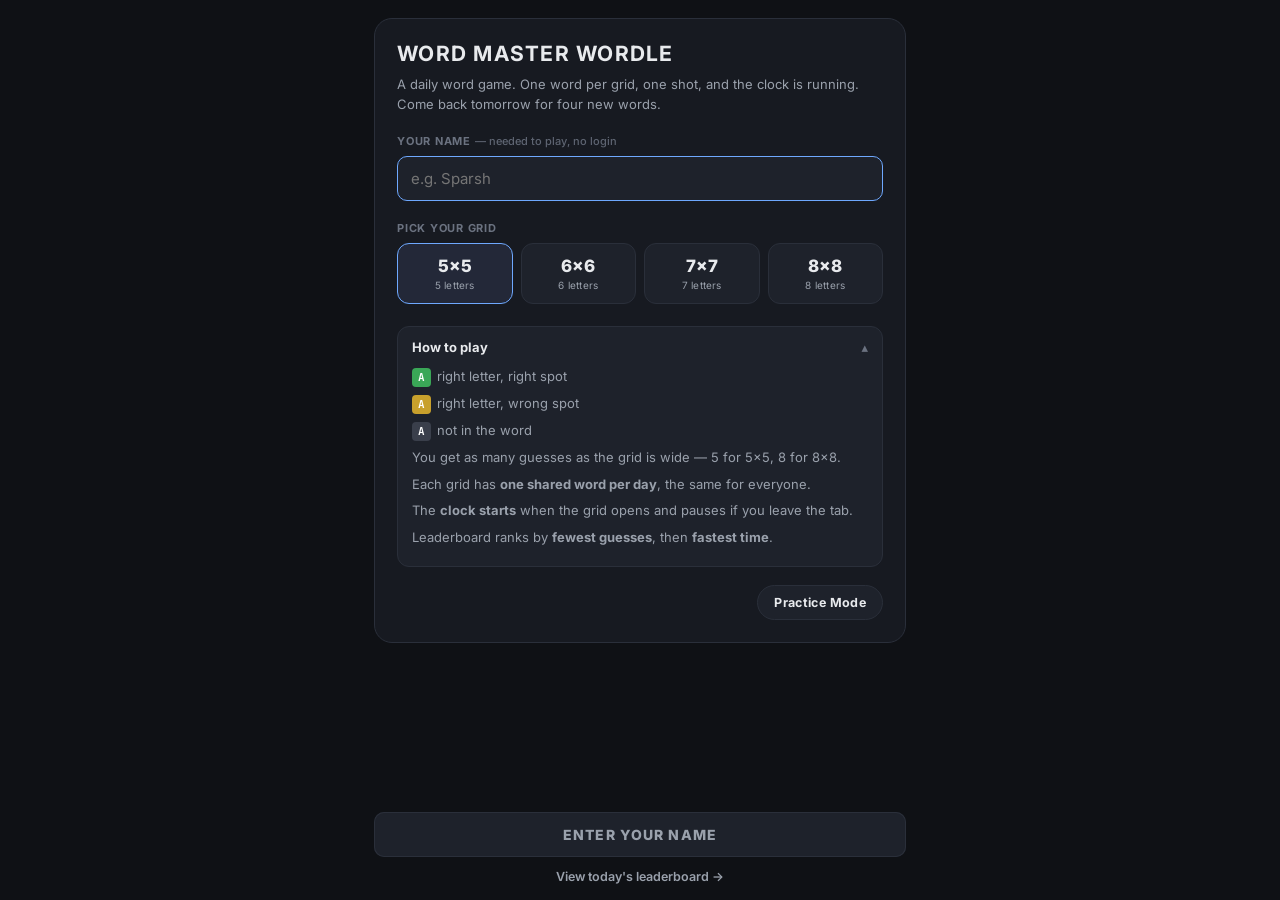
==== commit c162da55: "Add a Practice Mode - Home: a non-sticky "Practice Mode" pill button sits bottom-right,   right afte" ====
--- a/wordle/index.html
+++ b/wordle/index.html
@@ -117,16 +117,36 @@
   .home-allplayed{ text-align:center; font-size:12.5px; color:var(--muted); margin-top:12px; }
   .home-allplayed a{ color:var(--accent); }
 
+  .practice-entry{ display:flex; justify-content:flex-end; margin-top:18px; }
+  .practice-cta{
+    background:var(--panel-2); border:1px solid var(--line); color:var(--text);
+    font:inherit; font-weight:700; font-size:12.5px; letter-spacing:.03em;
+    padding:9px 16px; border-radius:999px; cursor:pointer;
+  }
+  .practice-cta:hover{ border-color:var(--faint); }
+
   /* ---------- GAME ---------- */
-  .game-head{ display:flex; align-items:center; gap:12px; padding:16px 2px 12px; }
+  .game-head{ display:flex; align-items:center; gap:10px; padding:16px 2px 12px; }
   #quitBtn{
     background:var(--panel); border:1px solid var(--line); color:var(--text); width:34px; height:34px;
     border-radius:9px; cursor:pointer; font-size:16px; display:grid; place-items:center;
   }
   .game-head .lvl{ font-weight:800; letter-spacing:.08em; font-size:15px; }
+  .practice-pill{
+    font-size:10.5px; font-weight:800; letter-spacing:.05em; text-transform:uppercase;
+    color:#0b1220; background:var(--accent); padding:4px 9px; border-radius:999px;
+  }
   .timer{ margin-left:auto; font-family:'JetBrains Mono',monospace; font-weight:700; font-size:18px; }
   .timer.paused{ color:var(--faint); }
   .statusbar{ font-size:13px; color:var(--muted); min-height:18px; margin-bottom:10px; }
+
+  .practice-actions{
+    position:sticky; bottom:0; display:flex; gap:10px; margin-top:14px;
+    padding:14px 0 calc(14px + env(safe-area-inset-bottom, 0px));
+    background:linear-gradient(to top, var(--bg) 62%, transparent);
+  }
+  .practice-actions[hidden]{ display:none; }
+  .practice-actions .btn{ flex:1; margin-top:0; }
 
   .board-wrap{ display:flex; justify-content:center; margin-bottom:14px; }
   .board{ display:grid; gap:5px; }
@@ -200,6 +220,24 @@
   #tryOthers h3{ font-size:12px; text-transform:uppercase; letter-spacing:.07em; color:var(--faint); margin:26px 0 11px; }
   .try-done{ text-align:center; color:var(--muted); font-size:13px; padding:18px; background:var(--panel-2); border-radius:12px; line-height:1.6; }
 
+  /* ---------- Practice mode sheet ---------- */
+  .sheet-backdrop{
+    position:fixed; inset:0; background:rgba(8,9,12,.6);
+    display:flex; align-items:flex-end; justify-content:center; z-index:200;
+  }
+  .sheet-backdrop[hidden]{ display:none; }
+  .sheet{
+    width:100%; max-width:560px; background:var(--panel); border:1px solid var(--line); border-bottom:none;
+    border-radius:20px 20px 0 0; padding:14px 22px calc(22px + env(safe-area-inset-bottom, 0px));
+    animation:sheet-up .2s ease;
+  }
+  @keyframes sheet-up{ from{ transform:translateY(30px); opacity:.5; } to{ transform:translateY(0); opacity:1; } }
+  .sheet-handle{ width:36px; height:4px; border-radius:999px; background:var(--line); margin:0 auto 16px; }
+  .sheet-title{ font-size:15px; font-weight:800; letter-spacing:.08em; text-transform:uppercase; margin-bottom:6px; }
+  .sheet-sub{ font-size:13px; color:var(--muted); line-height:1.5; margin-bottom:18px; }
+  .sheet .levels{ margin-bottom:18px; }
+  .sheet .btn{ margin-top:0; }
+
   #toast{
     position:fixed; top:64px; left:50%; transform:translateX(-50%); background:var(--text); color:var(--bg);
     padding:9px 16px; border-radius:8px; font-size:13px; font-weight:600; opacity:0; pointer-events:none; transition:.2s; z-index:50; max-width:90vw; text-align:center;
@@ -233,6 +271,10 @@
         <li>Leaderboard ranks by <b>fewest guesses</b>, then <b>fastest time</b>.</li>
       </ul>
     </details>
+
+    <div class="practice-entry">
+      <button type="button" class="practice-cta" id="practiceModeBtn">Practice Mode</button>
+    </div>
   </div>
 
   <div class="home-cta">
@@ -249,11 +291,16 @@
   <div class="game-head">
     <button id="quitBtn" title="Back to start">←</button>
     <span class="lvl" id="gameLevelLabel">5×5</span>
+    <span class="practice-pill" id="practicePill" hidden>Practice Mode</span>
     <span class="timer" id="timer">0:00</span>
   </div>
   <div class="statusbar" id="gameMsg"></div>
   <div class="board-wrap"><div class="board" id="board"></div></div>
   <div class="kb" id="kb"></div>
+  <div class="practice-actions" id="practiceActions" hidden>
+    <button type="button" class="btn" id="practiceAgainBtn">Practice again</button>
+    <button type="button" class="btn secondary" id="practiceHomeBtn">Back to home</button>
+  </div>
 </section>
 
 <!-- ============ RESULT + LEADERBOARD ============ -->
@@ -270,6 +317,16 @@
 </section>
 
 <div id="toast"></div>
+
+<div class="sheet-backdrop" id="practiceBackdrop" hidden>
+  <div class="sheet">
+    <div class="sheet-handle"></div>
+    <h3 class="sheet-title">Practice Mode</h3>
+    <p class="sheet-sub">Any grid, as many times as you like — practice rounds never touch the leaderboard.</p>
+    <div class="levels" id="practiceLevels"></div>
+    <button type="button" class="btn" id="practiceGoBtn">Practice</button>
+  </div>
+</div>
 
 <script type="module">
 /* ============================================================
@@ -351,7 +408,7 @@
   const valid = new Set(window.WO_VALID[lvl].split("|"));
   answers.forEach(w => valid.add(w));
   const idx = ((dayIndex(day) % answers.length) + answers.length) % answers.length;
-  return (wordCache[lvl] = { answer: answers[idx], valid });
+  return (wordCache[lvl] = { answer: answers[idx], valid, answers });
 }
 
 // ---------- 5. Guess scoring (handles duplicate letters) ----------
@@ -417,7 +474,8 @@
   rows: [], current: "", status: "idle",
   elapsedMs: 0, running: false, tick: null, lastTs: 0,
   homePick: null, lastResult: null,
-  animateRow: null, animateCell: null   // one-shot: which row flips / which tile pops on the next render
+  animateRow: null, animateCell: null,  // one-shot: which row flips / which tile pops on the next render
+  isPractice: false
 };
 
 // ============================================================
@@ -431,9 +489,11 @@
 function route() {
   const h = location.hash || "#home";
   const m = h.match(/^#(play|result)\/([5-8])$/);
-  if (!LS.name && h !== "#home" && h !== "#leaderboard") { location.hash = "#home"; return; }
+  const mp = h.match(/^#practice\/([5-8])$/);
+  if (!LS.name && h !== "#home" && h !== "#leaderboard" && !mp) { location.hash = "#home"; return; }
   if (m && m[1] === "play") { showView("game"); enterGame(+m[2]); }
   else if (m && m[1] === "result") { showView("result"); enterResult(+m[2]); }
+  else if (mp) { showView("game"); enterPractice(+mp[1]); }
   else if (h === "#leaderboard") { leaveGame(); showView("result"); enterResult(null); }
   else {
     leaveGame(); showView("home"); renderHome();
@@ -506,6 +566,37 @@
 $("#homeName").addEventListener("keydown", e => { if (e.key === "Enter") { e.preventDefault(); tryPlay(); } });
 $("#playBtn").addEventListener("click", tryPlay);
 
+// ---------- Practice mode entry (home CTA + bottom sheet) ----------
+let practicePick = 5;
+function renderPracticeLevels() {
+  const box = $("#practiceLevels"); box.innerHTML = "";
+  for (const n of LEVELS) {
+    const el = document.createElement("button");
+    el.type = "button";
+    el.className = "level" + (practicePick === n ? " active" : "");
+    el.innerHTML = `<b>${n}×${n}</b><span>${n} letters</span>`;
+    el.onclick = () => { practicePick = n; renderPracticeLevels(); };
+    box.appendChild(el);
+  }
+}
+function openPracticeSheet() {
+  practicePick = 5;
+  renderPracticeLevels();
+  $("#practiceBackdrop").hidden = false;
+  document.body.style.overflow = "hidden";
+}
+function closePracticeSheet() {
+  $("#practiceBackdrop").hidden = true;
+  document.body.style.overflow = "";
+}
+$("#practiceModeBtn").addEventListener("click", openPracticeSheet);
+$("#practiceBackdrop").addEventListener("click", e => { if (e.target === $("#practiceBackdrop")) closePracticeSheet(); });
+$("#practiceGoBtn").addEventListener("click", () => {
+  const n = practicePick;
+  closePracticeSheet();
+  go(`#practice/${n}`);
+});
+
 // ============================================================
 //  GAME
 // ============================================================
@@ -524,6 +615,9 @@
   state.status = "playing";
   state.running = false;
   state.animateRow = state.animateCell = null;
+  state.isPractice = false;
+  $("#practicePill").hidden = true;
+  $("#practiceActions").hidden = true;
   $("#gameLevelLabel").textContent = `${n}×${n}`;
   $("#gameMsg").textContent = "Loading…";
   $("#timer").textContent = "0:00";
@@ -544,7 +638,58 @@
   $("#timer").textContent = fmtTime(state.elapsedMs);
   startTimer();                         // clock starts when the grid opens
 }
+
+// practice: same engine as enterGame, but never touches the daily save slot,
+// never locks the grid, and always deals a fresh random word (never today's
+// real answer, so it can't spoil the leaderboard puzzle)
+function pickPracticeWord(list, avoid) {
+  if (!list.length) return avoid;
+  if (list.length === 1) return list[0];
+  let w;
+  do { w = list[Math.floor(Math.random() * list.length)]; } while (w === avoid);
+  return w;
+}
+async function enterPractice(n) {
+  stopTimer();
+  state.lvl = n;
+  state.answer = "";
+  state.valid = null;
+  state.rows = [];
+  state.current = "";
+  state.status = "playing";
+  state.running = false;
+  state.animateRow = state.animateCell = null;
+  state.isPractice = true;
+  $("#gameLevelLabel").textContent = `${n}×${n}`;
+  $("#practicePill").hidden = false;
+  $("#practiceActions").hidden = true;
+  $("#gameMsg").textContent = "Loading…";
+  $("#timer").textContent = "0:00";
+  renderBoard();
+
+  let words;
+  try { words = await loadWords(n, state.day); }
+  catch { if (state.lvl === n && state.isPractice) $("#gameMsg").textContent = "Couldn't load the word list — check your connection and reload."; return; }
+  if (state.lvl !== n || !state.isPractice) return;   // a newer navigation superseded this one
+
+  state.answer = pickPracticeWord(words.answers, words.answer);
+  state.valid = words.valid;
+  state.elapsedMs = 0;
+
+  renderBoard();
+  updateGameMsg();
+  $("#timer").textContent = fmtTime(state.elapsedMs);
+  startTimer();
+}
+
 function leaveGame() {
+  if (state.isPractice) {                 // practice is never saved — just drop it
+    stopTimer();
+    state.isPractice = false;
+    $("#practicePill").hidden = true;
+    $("#practiceActions").hidden = true;
+    return;
+  }
   if (state.status === "playing" && state.lvl) {
     stopTimer();
     if (state.rows.length) persist();   // keep a resumable game…
@@ -555,6 +700,8 @@
   }
 }
 $("#quitBtn").addEventListener("click", () => go("#home"));
+$("#practiceAgainBtn").addEventListener("click", () => go(`#practice/${state.lvl}`));
+$("#practiceHomeBtn").addEventListener("click", () => go("#home"));
 
 function updateGameMsg() {
   const left = state.lvl - state.rows.length;
@@ -688,21 +835,32 @@
   else if (state.rows.length >= state.lvl) state.status = "lost";
 
   if (state.status !== "playing") {
-    stopTimer(); persist();
+    stopTimer();
     const won = state.status === "won";
-    const attempts = won ? state.rows.length : state.lvl;
-    const timeMs = Math.round(state.elapsedMs);
-    state.lastResult = { lvl: state.lvl, won, attempts, timeMs, answer: state.answer, rows: state.rows.slice() };
-    submitScore(state.day, state.lvl, { name: LS.name || "Anon", attempts, timeMs, won, ts: Date.now() });
     const lvl = state.lvl;
-    setTimeout(() => { location.hash = `#result/${lvl}`; }, (lvl - 1) * 250 + 950);  // let the whole row finish revealing
+    if (state.isPractice) {
+      setTimeout(() => finishPractice(won), (lvl - 1) * 250 + 950);  // let the whole row finish revealing
+    } else {
+      persist();
+      const attempts = won ? state.rows.length : state.lvl;
+      const timeMs = Math.round(state.elapsedMs);
+      state.lastResult = { lvl, won, attempts, timeMs, answer: state.answer, rows: state.rows.slice() };
+      submitScore(state.day, lvl, { name: LS.name || "Anon", attempts, timeMs, won, ts: Date.now() });
+      setTimeout(() => { location.hash = `#result/${lvl}`; }, (lvl - 1) * 250 + 950);
+    }
   } else {
-    persist();
+    if (!state.isPractice) persist();
     updateGameMsg();
   }
 }
+function finishPractice(won) {
+  $("#gameMsg").textContent = won
+    ? `Solved in ${state.rows.length} · ${fmtTime(state.elapsedMs)}`
+    : `Out of guesses — it was ${state.answer.toUpperCase()}`;
+  $("#practiceActions").hidden = false;
+}
 function persist() {
-  if (!state.lvl || state.status === "idle") return;
+  if (!state.lvl || state.status === "idle" || state.isPractice) return;
   LS.saveGame(state.day, state.lvl, { status: state.status, rows: state.rows, elapsedMs: state.elapsedMs });
 }
 
